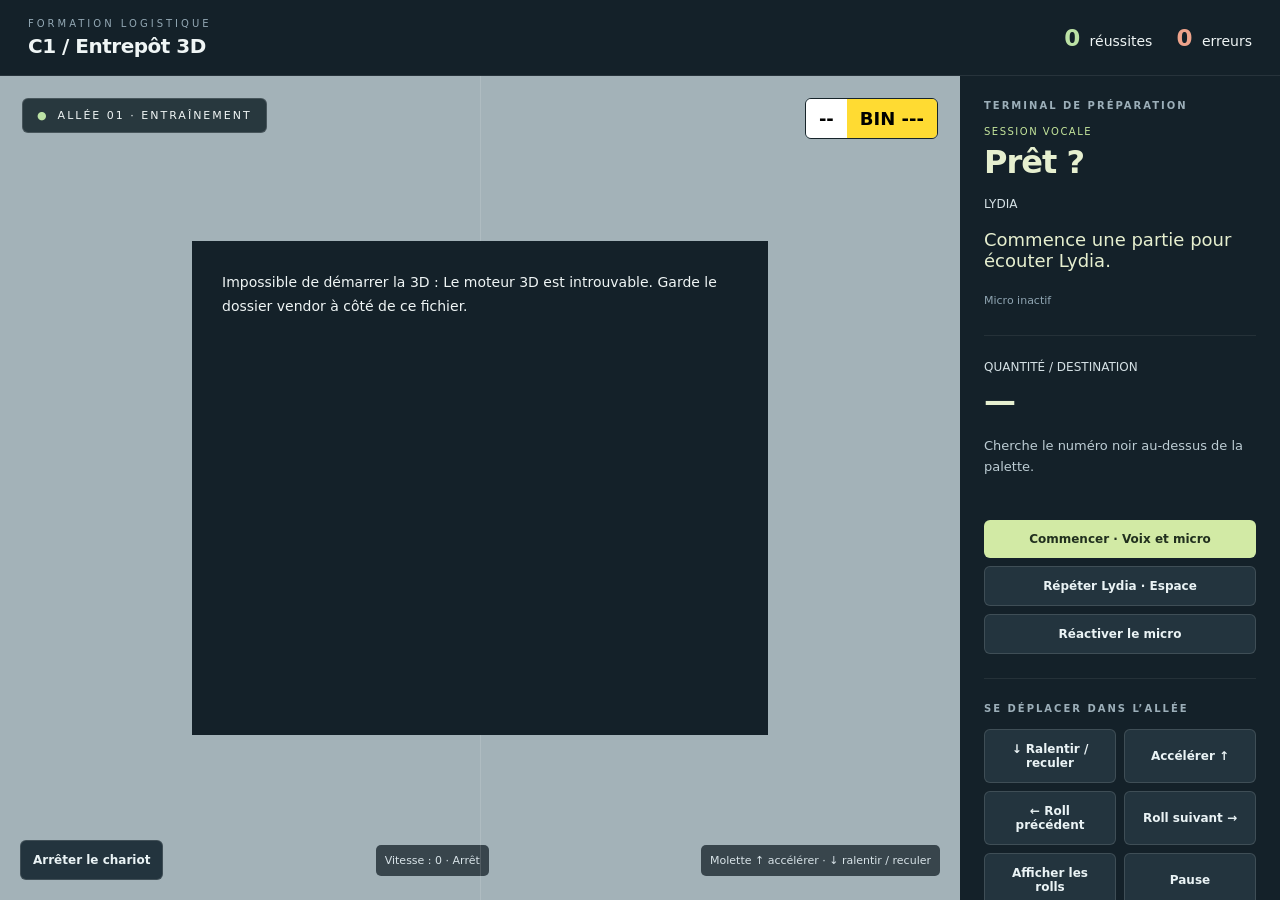
==== c1_3d.html @ eafa000c "Add files via upload" ====
<!doctype html>
<html lang="fr"><head><meta charset="utf-8"><meta name="viewport" content="width=device-width,initial-scale=1"><title>C1 • Entrepôt 3D</title><style>
*{box-sizing:border-box}body{margin:0;background:#101a20;color:#eff5f5;font:14px system-ui,sans-serif}header{height:76px;padding:0 28px;display:flex;align-items:center;justify-content:space-between;border-bottom:1px solid #ffffff15;background:#142129}h1{font-size:20px;letter-spacing:-.5px;margin:0}small,.muted{color:#93a8b4}header small{display:block;font-size:10px;letter-spacing:3px;margin-bottom:5px}.score{display:flex;gap:24px}.score b{font-size:23px;margin-right:5px;color:#bce2a5}main{display:grid;grid-template-columns:1fr 320px;height:calc(100dvh - 76px)}#view{position:relative;min-width:0;overflow:hidden;background:#a3b2b8}canvas{display:block;touch-action:none}.badge{position:absolute;top:22px;left:22px;background:#15242bdc;border:1px solid #ffffff25;padding:10px 14px;border-radius:6px;font-size:11px;letter-spacing:2px;pointer-events:none}.badge:before{content:'●';color:#bce2a5;margin-right:9px}.bin-hud{position:absolute;top:22px;right:22px;display:flex;overflow:hidden;border:1px solid #17242a;border-radius:6px;font-weight:800;font-size:18px;pointer-events:none}.bin-hud span{padding:9px 13px;color:#000}.bin-hud .hud-code{background:#fff}.bin-hud .hud-bin{background:#ffdb32}.camera{position:absolute;bottom:20px;left:20px;right:20px;display:flex;gap:8px;align-items:center}.camera span{margin-left:auto;background:#142129bf;padding:9px;border-radius:5px;font-size:11px;color:#d8e3e8}aside{padding:24px;overflow:auto;background:#142129}h2{font-size:10px;letter-spacing:2px;color:#9cafb9;margin:0 0 15px}.step{color:#d5e1e5;font-size:12px;margin-bottom:8px}.readout{font-size:32px;font-weight:650;letter-spacing:-1px;margin:6px 0 16px;color:#e6efcf}button{font:600 12px system-ui;cursor:pointer;border:1px solid #ffffff20;border-radius:6px;background:#23343e;color:#eaf3f5;padding:12px;transition:background .15s}button:hover{background:#344e5b}button:disabled{opacity:.35;cursor:default}button:focus-visible{outline:2px solid #d5edab;outline-offset:2px}.palettes{display:grid;grid-template-columns:repeat(3,1fr);gap:7px}.palettes button{padding:12px 3px}.palettes strong{display:block;font-size:23px;margin-bottom:5px}.palettes button.good{background:#456943}.palettes button.bad{background:#8b4138}.line{height:1px;background:#ffffff12;margin:24px 0}.controls{display:grid;grid-template-columns:1fr 1fr;gap:8px}.wide{grid-column:1/-1}.primary{background:#d2eaa5;color:#21301e;border:0}.primary:hover{background:#e1f4bd}#msg{min-height:68px;color:#bdcdd4;font-size:13px;line-height:1.6;margin:16px 0}#phase{font-size:10px;letter-spacing:1.5px;color:#c5e69c}.help{font-size:11px;line-height:1.8;color:#8fa5b2}.brand{margin-top:22px;font-size:10px;letter-spacing:2px;color:#708792}#error{position:absolute;inset:20%;padding:30px;background:#142129;display:none;z-index:5;line-height:1.7}@media(max-width:800px){#speed{display:block}header{padding:0 16px}.score{gap:10px}.score span{font-size:10px}main{display:flex;flex-direction:column;height:auto}#view{height:58dvh;min-height:360px}aside{padding:20px}.camera span{display:none}header small{letter-spacing:1px}}
input{max-width:100%;background:#23343e;color:white;border:1px solid #657c83;padding:8px;border-radius:4px}#subtitle{font-size:18px;color:#e6efcf;min-height:44px}#testLog{padding-left:18px;max-height:150px;overflow:auto}.camera{flex-wrap:wrap}</style></head><body><header><div><small>FORMATION LOGISTIQUE</small><h1>C1 / Entrepôt 3D</h1></div><div class="score"><span><b id="score">0</b> réussites</span><span><b id="errors" style="color:#eea38b">0</b> erreurs</span></div></header><main><section id="view" aria-label="Entrepôt interactif en trois dimensions"><div class="badge">ALLÉE 01 · ENTRAÎNEMENT</div><div id="error"></div><div class="camera"><button id="stop">Arrêter le chariot</button><span id="speed">Vitesse : 0 · Arrêt</span><span>Molette ↑ accélérer · ↓ ralentir / reculer</span></div></section><aside><h2>TERMINAL DE PRÉPARATION</h2><div id="phase">SESSION VOCALE</div><div class="readout" id="address">Prêt ?</div>
<div class="step">LYDIA</div><p id="subtitle" role="status" aria-live="polite">Commence une partie pour écouter Lydia.</p><div id="micro" class="help">Micro inactif</div>
<div class="line"></div><div class="step">QUANTITÉ / DESTINATION</div><div class="readout" id="order">—</div><p id="msg" role="status" aria-live="polite">Cherche le numéro noir au-dessus de la palette.</p>
<div class="controls"><button id="start" class="wide primary">Commencer · Voix et micro</button><button id="repeat" class="wide">Répéter Lydia · Espace</button><button id="mic" class="wide">Réactiver le micro</button></div>
<div class="line"></div><h2>SE DÉPLACER DANS L’ALLÉE</h2><div id="bayText" class="step"></div><div class="controls"><button id="back">↓ Ralentir / reculer</button><button id="forward">Accélérer ↑</button><button id="left">← Roll précédent</button><button id="right">Roll suivant →</button><button id="labels">Afficher les rolls</button><button id="pause">Pause</button><button id="reset" class="wide">Nouvelle partie</button><button id="test" class="wide">Mode test vocal · Bin 150 → Delta</button><button id="testSim" class="wide">Test de la boucle sans micro</button></div>
<div id="testPanel" hidden><div class="line"></div><h2>TEST · SCORE SÉPARÉ</h2><p class="help">Bin 150, détrompeur 25 (« deux, cinq »), destination « Un Delta ». Clique directement le roll Delta.</p><label class="help"><input id="simulate" type="checkbox"> Simuler les réponses vocales (sans micro)</label><div id="simulation" hidden><input id="testText" aria-label="Transcription vocale simulée" placeholder="deux, cinq"><button id="inject">Injecter la transcription</button></div><ol id="testLog" class="help"></ol></div>
<p class="help">Molette ↑ / ↓ : le chariot bouge immédiatement. Tourne doucement pour ajuster précisément, plus vite pour parcourir une plus grande distance. ← / → : repérer un roll. Espace : répéter Lydia.<br>Vue arrière fixe. Après Lydia, clique directement sur le roll annoncé. Les réponses à Lydia restent vocales.</p><p class="help">Le micro nécessite ton autorisation. Selon le navigateur, la reconnaissance peut utiliser un service en ligne. Aucun enregistrement n’est conservé par le jeu.</p><div class="brand">C1 SIMULATOR / PRÉPARATION VOCALE</div></aside></main><script src="vendor/three.min.js"></script><script src="vehicle-motion.js"></script><script src="preparation-core.js"></script><script src="preparation-voice.js"></script><script>
(()=>{'use strict';
const $=s=>document.querySelector(s), view=$('#view');
const binHud=document.createElement('div');binHud.className='bin-hud';binHud.hidden=true;binHud.innerHTML='<span class="hud-code" id="hudCode">--</span><span class="hud-bin" id="hudBin">BIN ---</span>';view.append(binHud);
const heardHud=document.createElement('div');heardHud.hidden=true;Object.assign(heardHud.style,{position:'absolute',top:'76px',right:'22px',maxWidth:'280px',padding:'8px 11px',borderRadius:'5px',background:'#142129dc',color:'#eaf3f5',fontSize:'12px',pointerEvents:'none'});view.append(heardHud);
const sideDivider=document.createElement('div');Object.assign(sideDivider.style,{position:'absolute',top:'0',bottom:'0',left:'50%',width:'1px',background:'#ffffff22',pointerEvents:'none'});view.append(sideDivider);
const sideHud=document.createElement('div');sideHud.hidden=true;Object.assign(sideHud.style,{position:'absolute',top:'18px',left:'50%',transform:'translateX(-50%)',display:'flex',gap:'8px',flexWrap:'wrap',justifyContent:'center',width:'360px',color:'#eaf3f5',fontSize:'12px',pointerEvents:'none'});view.append(sideHud);
try {
if(!window.THREE)throw Error('Le moteur 3D est introuvable. Garde le dossier vendor à côté de ce fichier.');
const scene=new THREE.Scene();scene.background=new THREE.Color(0x657076);scene.fog=new THREE.Fog(0x657076,38,78);
const renderer=new THREE.WebGLRenderer({antialias:true});renderer.setPixelRatio(Math.min(devicePixelRatio,2));renderer.shadowMap.enabled=false;renderer.outputColorSpace=THREE.SRGBColorSpace;renderer.toneMapping=THREE.ACESFilmicToneMapping;renderer.toneMappingExposure=1.3;view.prepend(renderer.domElement);
const camera=new THREE.PerspectiveCamera(55,1,.1,100);
const motion=new VehicleMotion();let viewBay=0,viewZ=0;
// Même hauteur et recul que la perspective d'origine, recentrés sur l'allée.
const cameraCookie='c1_camera_elevation',cameraDistanceCookie='c1_camera_distance';
function savedCameraValue(name,fallback,min,max){
  try {
    const value=document.cookie.split('; ').find(item=>item.startsWith(name+'='))?.split('=')[1];
    const number=Number(decodeURIComponent(value||''));
    return Number.isFinite(number)&&number>=min&&number<=max ? number : fallback;
  } catch (_) { return fallback; }
}
function saveCameraValue(name,value){document.cookie=name+'='+encodeURIComponent(value)+'; Max-Age=31536000; Path=/; SameSite=Lax';}
const sideStatsCookie='c1_side_reaction_stats';
function savedSideStats(){try{return {...{attempts:0,correct:0,wrong:0,totalMs:0,lastMs:0},...JSON.parse(decodeURIComponent(document.cookie.split('; ').find(item=>item.startsWith(sideStatsCookie+'='))?.split('=')[1]||'{}'))};}catch(_){return {attempts:0,correct:0,wrong:0,totalMs:0,lastMs:0};}}
let sideStats=savedSideStats(),sideTracking=null;
function saveSideStats(){document.cookie=sideStatsCookie+'='+encodeURIComponent(JSON.stringify(sideStats))+'; Max-Age=31536000; Path=/; SameSite=Lax';}
let cameraElevation=savedCameraValue(cameraCookie,.28,.18,1.05);
let cameraDistance=savedCameraValue(cameraDistanceCookie,20,10,32);
// Le point visé passe derrière le préparateur : pilote plus haut dans l'image,
// rolls arrière visibles au lieu d'être coupés par le bord inférieur.
const vehicleFrameLead=6.2;
function cameraUpdate(){
  const cameraHeight=Math.sin(cameraElevation)*cameraDistance;
  const cameraBack=Math.cos(cameraElevation)*cameraDistance;
  camera.position.set(0,cameraHeight,viewZ+cameraBack);
  camera.lookAt(0,2.5,viewZ-4+vehicleFrameLead);
  camera.updateMatrixWorld();
}
function resize(){renderer.setSize(view.clientWidth,view.clientHeight);camera.aspect=view.clientWidth/view.clientHeight;camera.updateProjectionMatrix();cameraUpdate()}new ResizeObserver(resize).observe(view);
scene.add(new THREE.HemisphereLight(0xdbefff,0x85857a,3));const sun=new THREE.DirectionalLight(0xffebce,3);sun.position.set(-8,17,8);scene.add(sun);
const mat=(c,m=0,r=.7)=>new THREE.MeshStandardMaterial({color:c,metalness:m,roughness:r});const steel=mat(0x8eaaad,.75,.35),dark=mat(0x19292e,.3),blue=mat(0x176293,.5),orange=mat(0xec8c24,.3),wood=mat(0xb18b5a),card=mat(0xb99261),floor=mat(0x69777a),yellow=mat(0xe4c664);
function box(parent,w,h,d,x,y,z,material){const o=new THREE.Mesh(new THREE.BoxGeometry(w,h,d),material);o.position.set(x,y,z);o.castShadow=true;o.receiveShadow=true;parent.add(o);return o}
function cylinder(parent,r,len,x,y,z,material){const o=new THREE.Mesh(new THREE.CylinderGeometry(r,r,len,16),material);o.rotation.x=Math.PI/2;o.position.set(x,y,z);o.castShadow=true;parent.add(o);return o}
function label(parent,text,x,y,z,width=1.3,bg='#162b35',fg='#ffffff'){const c=document.createElement('canvas');c.width=512;c.height=128;const ctx=c.getContext('2d');const tex=new THREE.CanvasTexture(c);tex.colorSpace=THREE.SRGBColorSpace;const sp=new THREE.Sprite(new THREE.SpriteMaterial({map:tex,depthTest:true}));sp.position.set(x,y,z);sp.scale.set(width,width/4,1);parent.add(sp);sp.userData.set=t=>{ctx.fillStyle=bg;ctx.fillRect(0,0,512,128);ctx.fillStyle=fg;ctx.font='bold 64px Arial';ctx.textAlign='center';ctx.textBaseline='middle';ctx.fillText(t,256,68);tex.needsUpdate=true};sp.userData.set(text);return sp}
function markers(parent,x,y,z){const c=document.createElement('canvas');c.width=192;c.height=96;const ctx=c.getContext('2d');for(const [cx,color] of [[48,'#d4463e'],[144,'#9a643d']]){ctx.fillStyle='#17242a';ctx.beginPath();ctx.arc(cx,48,43,0,Math.PI*2);ctx.fill();ctx.fillStyle=color;ctx.beginPath();ctx.arc(cx,48,35,0,Math.PI*2);ctx.fill()}const tex=new THREE.CanvasTexture(c);tex.colorSpace=THREE.SRGBColorSpace;const sp=new THREE.Sprite(new THREE.SpriteMaterial({map:tex,depthTest:true}));sp.position.set(x,y,z);sp.scale.set(.68,.34,1);parent.add(sp);return sp}
// Une seule étiquette : détrompeur blanc à gauche, BIN jaune à droite.
function binCodeLabel(parent,bin,code,x,y,z,width=1.78){const c=document.createElement('canvas');c.width=720;c.height=160;const ctx=c.getContext('2d');const tex=new THREE.CanvasTexture(c);tex.colorSpace=THREE.SRGBColorSpace;const sp=new THREE.Sprite(new THREE.SpriteMaterial({map:tex,depthTest:true}));sp.position.set(x,y,z);sp.scale.set(width,width/4,1);parent.add(sp);sp.userData.set=t=>{ctx.fillStyle='#ffffff';ctx.fillRect(0,0,290,160);ctx.fillStyle='#ffdb32';ctx.fillRect(290,0,430,160);ctx.strokeStyle='#17242a';ctx.lineWidth=8;ctx.strokeRect(0,0,720,160);ctx.beginPath();ctx.moveTo(290,0);ctx.lineTo(290,160);ctx.stroke();ctx.fillStyle='#000';ctx.font='bold 76px Arial';ctx.textAlign='center';ctx.textBaseline='middle';ctx.fillText(t,145,84);ctx.font='bold 84px Arial';ctx.fillText(bin,505,84);tex.needsUpdate=true};sp.userData.set(code);return sp}
// Béton patiné, joints et traces de roues, générés localement.
const concrete=document.createElement('canvas');concrete.width=concrete.height=512;const cx=concrete.getContext('2d');let seed=17;const random=()=>{seed=(seed*1664525+1013904223)>>>0;return seed/4294967296};cx.fillStyle='#92958f';cx.fillRect(0,0,512,512);for(let i=0;i<32000;i++){const n=110+Math.floor(random()*65);cx.fillStyle=`rgba(${n},${n},${n-4},.15)`;cx.fillRect(random()*512,random()*512,random()*6+1,random()*3+1)}for(let i=0;i<25;i++){cx.fillStyle='rgba(45,49,46,.035)';cx.fillRect(random()*512,0,2+random()*5,512)}const concreteMap=new THREE.CanvasTexture(concrete);concreteMap.wrapS=concreteMap.wrapT=THREE.RepeatWrapping;concreteMap.repeat.set(9,18);concreteMap.colorSpace=THREE.SRGBColorSpace;floor.map=concreteMap;
box(scene,36,.2,235,0,-.15,-88,floor);for(let z=-205;z<30;z+=7)box(scene,26,.005,.018,0,-.043,z,mat(0x686c67));
const wall=mat(0xaaa99a);
box(scene,30,12,.25,0,6,-197,wall);for(let x=-15;x<15;x+=.22)box(scene,.025,7,.06,x,8.5,-196.84,steel);
function pallet(parent,x,y,z){for(const dx of [-.55,0,.55])box(parent,.18,.18,1.2,x+dx,y+.09,z,wood);for(let j=0;j<5;j++)box(parent,1.5,.09,.19,x,y+.23,z-.48+j*.24,wood)}
function rod(parent,a,b,r,material){const d=new THREE.Vector3().subVectors(b,a);const o=new THREE.Mesh(new THREE.CylinderGeometry(r,r,d.length(),6),material);o.position.copy(a).add(b).multiplyScalar(.5);o.quaternion.setFromUnitVectors(new THREE.Vector3(0,1,0),d.normalize());parent.add(o);return o}
function rack(parent,x,z,active=false){const group=new THREE.Group();parent.add(group);group.position.set(x,0,z);
for(const xx of [-2.8,2.8])for(const zz of [-.95,.95]){box(group,.13,10.7,.13,xx,5.35,zz,blue);box(group,.32,.55,.32,xx,.275,zz,yellow);}
for(const yy of [2.45,4.5,6.55,8.6,10.65]){for(const zz of [-.95,.95])box(group,5.7,.18,.12,0,yy,zz,orange);for(let xx=-2.7;xx<2.8;xx+=.5)box(group,.024,.035,1.85,xx,yy+.08,0,steel);for(const zz of [-.5,0,.5])box(group,5.5,.035,.025,0,yy+.08,zz,steel);}
for(const xx of [-2.8,2.8])for(let y=.5;y<10;y+=2){rod(group,new THREE.Vector3(xx,y,-.9),new THREE.Vector3(xx,y+1.9,.9),.023,steel);rod(group,new THREE.Vector3(xx,y,.9),new THREE.Vector3(xx,y+1.9,-.9),.023,steel);}
if(active)for(let i=0;i<3;i++){const xx=(i-1)*1.8;pallet(group,xx,.45,0);box(group,1.2,.75,1,xx,1.08,0,card);box(group,.13,.76,1.01,xx,1.08,0,wood)}return group}
// 34 travées de chaque côté : 200 emplacements et 4 palettes de réserve.
const binVisuals=new Map(), pickRoot=new THREE.Group(), pickTargets=[];scene.add(pickRoot);
const hitMaterial=new THREE.MeshBasicMaterial({transparent:true,opacity:0,depthWrite:false});
const initialBins=Preparation.locations();
for(let bay=0;bay<34;bay++)for(const side of ['left','right']){
  const x=side==='left'?-5.8:5.8,z=-bay*5.65;
  const g=rack(scene,x,z);g.rotation.y=Math.PI/2;
  for(let slot=0;slot<3;slot++){
    const id=(bay*3+slot)*2+(side==='left'?1:2),localX=(slot-1)*1.8;
    pallet(g,localX,0,0);
    if(id>200){label(g,'RÉSERVE',localX,1.35,side==='left'?1.1:-1.1,1.3,'#ddd8c9','#222222');continue;}
    for(let level=0;level<2;level++)for(let a=0;a<3;a++)for(let b=0;b<2;b++){
      box(g,.41,.27,.46,localX+(a-1)*.46,.405+level*.28,(b-.5)*.51,card);
      box(g,.055,.278,.467,localX+(a-1)*.46,.405+level*.28,(b-.5)*.51,wood);
    }
    // Panneau légèrement tourné vers l'allée centrale, sans empiéter dans le passage.
    const edge=side==='left'?1.42:-1.42;
    const number=binCodeLabel(g,String(id),initialBins[id-1].code,localX,1.68,edge);
    markers(g,localX,1.22,edge);
    const code=number;
    const position=new THREE.Vector3(x,.7,z-localX);
    // Les BINs sont visuels : le seul clic de la boucle se fait sur un plateau de roll.
    number.userData.binId=id;binVisuals.set(id,{number,code,position,bay,side});
  }
}
const train=new THREE.Group();scene.add(train);train.position.z=1.5;train.rotation.y=-Math.PI/2;
const rolls=[],names=['Alpha','Bravo','Charlie','Delta'];
// Rolls simplifiés : uniquement les quatre plateaux au sol, sans parois ni grilles.
for(let i=0;i<4;i++){let x=4.4-i*2.05;const g=new THREE.Group();train.add(g);g.position.x=x;box(g,1.65,.16,1.45,0,.36,0,steel);for(const xx of [-.74,.74])for(const zz of [-.63,.63])cylinder(g,.17,.12,xx,.18,zz,dark);const l=label(g,names[i].toUpperCase(),0,.78,0,1.55);l.visible=false;rolls.push({g,l});}
// Préparateur debout jaune/noir de la photo : capot avant, cockpit ouvert et long plateau.
const catYellow=mat(0xe7bb50,.25,.4),rubber=mat(0x15191d),navy=mat(0x202a3e),skin=mat(0xd8b194),vest=mat(0xd9ed28),silver=mat(0xc7cdbe,.35),shirt=mat(0x667079);
function rounded(parent,w,h,d,x,y,z,m,r=.12){const sh=new THREE.Shape();const a=-w/2,b=-d/2;sh.moveTo(a+r,b);sh.lineTo(a+w-r,b);sh.quadraticCurveTo(a+w,b,a+w,b+r);sh.lineTo(a+w,b+d-r);sh.quadraticCurveTo(a+w,b+d,a+w-r,b+d);sh.lineTo(a+r,b+d);sh.quadraticCurveTo(a,b+d,a,b+d-r);sh.lineTo(a,b+r);sh.quadraticCurveTo(a,b,a+r,b);const geo=new THREE.ExtrudeGeometry(sh,{depth:h,bevelEnabled:true,bevelSize:.035,bevelThickness:.035,bevelSegments:2,steps:1,curveSegments:5});geo.rotateX(-Math.PI/2);const o=new THREE.Mesh(geo,m);o.position.set(x,y-h/2,z);o.castShadow=o.receiveShadow=true;parent.add(o);return o}
const c1=new THREE.Group();train.add(c1);c1.position.x=-4.85;
rounded(c1,2.7,.3,1.38,0,.28,0,rubber,.23);rounded(c1,1.05,1.28,1.34,-.78,1,0,catYellow,.25);rounded(c1,1.11,.19,1.4,-.78,1.62,0,rubber,.22);
box(c1,.85,.11,1.18,.63,.48,0,rubber);for(const z of [-.66,.66]){box(c1,.85,.85,.095,-.02,.92,z,dark);box(c1,.09,.5,.09,-1.05,1.95,z,dark);box(c1,.58,.075,.075,-.8,2.2,z,dark)}
const console=box(c1,.58,.12,.8,-.35,1.55,0,dark);console.rotation.z=-.22;box(c1,.16,.018,.24,-.25,1.63,.06,mat(0x637f85,.3));
rod(c1,new THREE.Vector3(-.33,1.53,0),new THREE.Vector3(-.13,1.95,0),.065,dark);const steering=new THREE.Mesh(new THREE.TorusGeometry(.23,.045,8,24),rubber);steering.rotation.y=Math.PI/2;steering.rotation.z=-.3;steering.position.set(-.13,1.95,0);c1.add(steering);
for(const x of [-.9,.85])for(const z of [-.6,.6])cylinder(c1,.23,.16,x,.21,z,rubber);
label(c1,'CAT',-.85,1.11,.71,.56,'#171b20','#ffffff');label(c1,'C1',-.85,1.11,-.71,.45,'#171b20','#ffffff');
// Support plat commun des quatre plateaux.
box(train,8.2,.16,1.52,1.33,.22,0,dark);
const driver=new THREE.Group();c1.add(driver);driver.position.set(.55,.5,0);
for(const z of [-.2,.2]){rod(driver,new THREE.Vector3(0,.13,z),new THREE.Vector3(.06,.85,z),.105,navy);rounded(driver,.4,.16,.22,-.08,.09,z,navy,.06)}
rounded(driver,.42,.68,.6,0,1.16,0,vest,.08);for(const y of [.98,1.13])box(driver,.435,.07,.615,0,y,0,silver);for(const z of [-.19,.19])box(driver,.44,.55,.055,0,1.23,z,silver);
rod(driver,new THREE.Vector3(0,1.4,-.34),new THREE.Vector3(-.28,1.22,-.42),.09,shirt);rod(driver,new THREE.Vector3(-.28,1.22,-.42),new THREE.Vector3(-.64,1.43,-.2),.064,skin);
rod(driver,new THREE.Vector3(0,1.4,.34),new THREE.Vector3(-.25,1.21,.42),.09,shirt);rod(driver,new THREE.Vector3(-.25,1.21,.42),new THREE.Vector3(-.66,1.43,.18),.064,skin);
const head=new THREE.Mesh(new THREE.SphereGeometry(.19,16,12),skin);head.scale.set(.92,1.15,.9);head.position.set(0,1.79,0);driver.add(head);const cap=new THREE.Mesh(new THREE.SphereGeometry(.2,16,8,0,Math.PI*2,0,Math.PI/2),navy);cap.position.set(0,1.85,0);driver.add(cap);box(driver,.28,.025,.3,-.17,1.86,0,navy);rod(driver,new THREE.Vector3(0,1.83,.19),new THREE.Vector3(-.19,1.66,.19),.018,dark);
const parcel=new THREE.Group();scene.add(parcel);box(parcel,.72,.58,.65,0,0,0,card);box(parcel,.13,.59,.66,0,0,0,wood);box(parcel,.24,.15,.012,.16,.07,.33,mat(0xf1ecd9));parcel.visible=false;
const ring=new THREE.Mesh(new THREE.RingGeometry(.64,.72,40),new THREE.MeshBasicMaterial({color:0xd8ee9f,side:THREE.DoubleSide}));ring.rotation.x=-Math.PI/2;scene.add(ring);ring.visible=false;
// Regrouper les éléments fixes par matériau pour garder l'allée fluide.
scene.updateMatrixWorld(true);const batches=new Map();const fixed=[];
for(const child of scene.children){if(child===train||child===parcel||child===ring||child===pickRoot)continue;child.traverse(o=>{if(!o.isMesh||Array.isArray(o.material))return;fixed.push(o);if(!batches.has(o.material))batches.set(o.material,[]);const g=o.geometry.index?o.geometry.toNonIndexed():o.geometry.clone();g.applyMatrix4(o.matrixWorld);batches.get(o.material).push(g)})}
for(const [material,geometries] of batches){const merged=new THREE.BufferGeometry();for(const name of ['position','normal','uv']){const size=name==='uv'?2:3;const length=geometries.reduce((n,g)=>n+g.attributes[name].array.length,0);const data=new Float32Array(length);let offset=0;for(const g of geometries){data.set(g.attributes[name].array,offset);offset+=g.attributes[name].array.length}merged.setAttribute(name,new THREE.BufferAttribute(data,size))}const mesh=new THREE.Mesh(merged,material);mesh.castShadow=false;mesh.receiveShadow=false;scene.add(mesh);geometries.forEach(g=>g.dispose())}fixed.forEach(o=>{o.removeFromParent();o.geometry.dispose()});
const session=new Preparation.Session();
let showLabels=false,selectedRoll=0,animation=null,simulation=false,lastLydia='',testSteps=[],speechBusy=false,actionGeneration=0;
const instructions={idle:'Commence une session vocale.',code:'Cherche la palette et lis son détrompeur chiffre par chiffre.',roll:'Lydia annonce la destination : clique directement sur le bon roll.',complete:'Roll vert : préparation gagnée.'};
function logTest(text){if(!session.test)return;testSteps.push(text);const li=document.createElement('li');li.textContent=text;$('#testLog').appendChild(li);}
const voice=new LydiaVoice({
  canListen:()=>!simulation&&!session.paused&&session.phase==='code',
  onText:texts=>{
    const heard=Array.isArray(texts) ? texts.join(' / ') : texts;
    const numbers=[...new Set((Array.isArray(texts)?texts:[texts]).map(text=>Preparation.digits(text)||Preparation.guessDigits(text,session.bin?.code)).filter(Boolean))];
    $('#micro').textContent='Entendu : « '+heard+' »';
    heardHud.textContent='VOUS : « '+heard+' »'+(numbers.length===1?' → '+numbers[0]:'');heardHud.hidden=false;
    logTest('Voix reçue : '+heard);
    handle(session.hear(texts));
  },
  onStatus:text=>$('#micro').textContent=text,
  onFailure:text=>{$('#micro').textContent=text;$('#msg').textContent=text;speechBusy=false;update();}
});
function update(){
  $('#score').textContent=session.score;$('#errors').textContent=session.errors;
  $('#address').textContent=session.bin?'Bin '+session.bin.number:'Prêt ?';
  $('#order').textContent=session.codeOK?'Un '+names[session.target]:'—';
  binHud.hidden=!session.bin||session.phase==='idle';
  if(session.bin){$('#hudBin').textContent='BIN '+String(session.bin.number).padStart(3,'0');$('#hudCode').textContent=session.bin.code;}
  $('#phase').textContent=(session.test?'TEST · ':'')+(session.paused?'PAUSE':({idle:'SESSION VOCALE',code:'01 / DÉTROMPEUR VOCAL',roll:'02 / CLIQUER LE ROLL',complete:'PRÉPARATION VALIDÉE'}[session.phase]));
  $('#pause').textContent=session.paused?'Reprendre':'Pause';$('#pause').disabled=session.phase==='idle';
  $('.badge').textContent='COULOIR '+String(session.aisle||1).padStart(2,'0')+' · ENTRAÎNEMENT';
  $('#bayText').textContent='Couloir '+(session.aisle||1)+' · prélèvements '+(session.picksInAisle||0)+' / '+(session.aislePickLimit||10)+' · travée '+(viewBay+1)+' / 34';
  $('#back').disabled=$('#forward').disabled=!!animation||session.paused;
  $('#inject').disabled=!simulation||speechBusy||session.paused;
}
function renderSideHud(selected=null,correct=null,milliseconds=null){
  const tag=(side,text)=>{const chosen=selected===side,color=chosen?(correct?'#39b96acc':'#df5650cc'):'#ffffff16';return '<span style="padding:9px 13px;border:1px solid '+(chosen?(correct?'#71e59a':'#ff8e89'):'#ffffff55')+';border-radius:6px;background:'+color+';font-weight:800">'+text+'</span>';};
  sideHud.innerHTML=tag('left','← IMPAIR')+tag('right','PAIR →')+'<span style="width:100%;text-align:center">Bons : '+sideStats.correct+' · Erreurs : '+sideStats.wrong+(milliseconds===null?'':' · '+milliseconds+' ms')+'</span>';
}
function beginSideTracking(){
  sideTracking={startedAt:performance.now(),armed:false,resolved:false};sideHud.hidden=false;
  renderSideHud();
}
function pointerOverTrain(e,rect){
  const bounds=new THREE.Box3().setFromObject(train),min=bounds.min,max=bounds.max;
  let left=Infinity,right=-Infinity,top=Infinity,bottom=-Infinity;
  for(const x of [min.x,max.x])for(const y of [min.y,max.y])for(const z of [min.z,max.z]){const p=new THREE.Vector3(x,y,z).project(camera);left=Math.min(left,(p.x+1)*rect.width/2);right=Math.max(right,(p.x+1)*rect.width/2);top=Math.min(top,(-p.y+1)*rect.height/2);bottom=Math.max(bottom,(-p.y+1)*rect.height/2);}
  const x=e.clientX-rect.left,y=e.clientY-rect.top;return x>=left&&x<=right&&y>=top&&y<=bottom;
}
function trackSide(e){
  if(!sideTracking||sideTracking.resolved||session.paused||session.phase!=='code')return;
  const rect=renderer.domElement.getBoundingClientRect(),x=e.clientX-rect.left;
  const chariotPosition=train.getWorldPosition(new THREE.Vector3()).project(camera);
  const center=(chariotPosition.x+1)*rect.width/2;
  if(pointerOverTrain(e,rect)){sideTracking.armed=true;return;}
  if(!sideTracking.armed)return;
  const side=x<center?'left':'right',milliseconds=Math.round(performance.now()-sideTracking.startedAt),correct=side===session.bin.side;
  sideTracking.resolved=true;sideStats.attempts++;sideStats.totalMs+=milliseconds;sideStats.lastMs=milliseconds;if(correct)sideStats.correct++;else sideStats.wrong++;saveSideStats();
  renderSideHud(side,correct,milliseconds);
  if(!correct)$('#msg').textContent='Mauvaise direction : le BIN '+session.bin.number+' est '+(session.bin.side==='left'?'impair à gauche.':'pair à droite.');
}
function announce(text,done=()=>{}){
  const token=++actionGeneration,tracksBin=/\bbin\s+\d+/i.test(text);lastLydia=text;$('#subtitle').textContent='Lydia : « '+text+' »';speechBusy=true;update();
  voice.say(text,()=>{if(token!==actionGeneration)return;speechBusy=false;$('#micro').textContent=simulation?'TEST — micro arrêté':'Lydia a terminé';if(tracksBin&&session.phase==='code')beginSideTracking();done();update();});
}
function listen(){if(simulation){$('#micro').textContent='TEST — transcriptions simulées, micro arrêté';return;}voice.listen();}
function instruction(){ $('#msg').textContent=session.phase==='destination'?'Colis en main : dis « Un '+names[session.target]+' ».':instructions[session.phase]; }
function handle(result){
  if(result.ignored)return;
  instruction();update();
  if(result.event==='error'){$('#msg').textContent=result.say;logTest('Erreur refusée, score : '+session.score);}
  if(result.event==='code'){
    $('#msg').textContent='Détrompeur validé. Lydia annonce maintenant la destination.';
    logTest('Détrompeur accepté → Un '+names[session.target]);
  }
  if(result.event==='complete'){
    logTest('Bon roll cliqué → préparation validée');
    $('#subtitle').textContent='✓ Préparation gagnée';$('#msg').textContent='Le roll est vert. Nouvelle commande dans un instant.';
    playVictory();speechBusy=false;update();
    setTimeout(()=>{if(!session.paused&&session.phase==='complete'){parcel.visible=false;newOrder();}},850);return;
  }
  if(result.say)announce(result.say);else {speechBusy=false;update();}
}
function newOrder(){
  const result=session.next();parcel.visible=ring.visible=false;animation=null;heardHud.hidden=true;sideTracking=null;sideHud.hidden=true;instruction();update();
  if(result.newAisle)setBay(0);
  logTest('Lydia annonce '+result.say);announce(result.say);
}
function updateSpeed(){
  $('#speed').textContent='Molette : déplacement direct · sensibilité '+motion.wheelSensitivity;
}
function moveVehicle(distance){
  if(session.paused||animation)return;
  if(motion.move(distance)!==0)syncVehicle();
  updateSpeed();
}
function stopVehicle(){updateSpeed();}
function syncVehicle(){
  const oldZ=train.position.z;
  viewZ=motion.position;viewBay=Math.max(0,Math.min(33,Math.round(-viewZ/5.65)));
  train.position.set(0,0,viewZ+1.5);
  // Le préparateur et les quatre rolls restent dans le même groupe rigide.
  train.updateMatrixWorld(true);
  if(ring.visible)ring.position.z+=train.position.z-oldZ;
  cameraUpdate();
  $('#bayText').textContent='Travée '+(viewBay+1)+' / 34 · gauche : impairs · droite : pairs';
}
function setBay(bay){
  // Placement de départ uniquement (nouvelle partie ou scénario de test).
  motion.reset(-Math.max(0,Math.min(33,bay))*5.65);syncVehicle();updateSpeed();update();
}
function start(test=false){
  voice.stop();voice.blocked=false;actionGeneration++;speechBusy=false;animation=null;
  heardHud.hidden=true;sideTracking=null;sideHud.hidden=true;
  session.start(test);simulation=test&&$('#simulate').checked;
  testSteps=[];$('#testLog').textContent='';$('#testPanel').hidden=!test;$('#simulation').hidden=!simulation;
  binVisuals.forEach((v,id)=>v.code.userData.set(session.bins[id-1].code));
  parcel.visible=ring.visible=false;setBay(test?24:0);instruction();update();
  if(!voice.supported&&!simulation){$('#micro').textContent='Reconnaissance vocale non disponible. Ouvre le jeu dans un navigateur compatible, ou utilise le test simulé.';return;}
  logTest('Lydia annonce Bin '+session.bin.number);announce('Bin '+session.bin.number);
}
for(let i=0;i<4;i++){
  const r=rolls[i];r.l.visible=showLabels;
  // La zone de clic épouse exactement le plateau visible : aucune ancienne grille invisible.
  const hit=box(r.g,1.65,.20,1.45,0,.47,0,hitMaterial);hit.userData.rollIndex=i;pickTargets.push(hit);
  // Le retour vert/rouge reste lui aussi limité à la surface du plateau.
  const flash=new THREE.Mesh(new THREE.BoxGeometry(1.72,.24,1.52),new THREE.MeshBasicMaterial({color:0xffffff,transparent:true,opacity:.72,depthTest:false}));
  flash.position.set(0,.49,0);flash.visible=false;r.g.add(flash);r.flash=flash;
}
function flashRoll(index,color){
  const roll=rolls[index];roll.flash.material.color.set(color);roll.flash.visible=true;
  clearTimeout(roll.flashTimer);roll.flashTimer=setTimeout(()=>{roll.flash.visible=false;},900);
}
function playVictory(){
  try {const AudioContext=window.AudioContext||window.webkitAudioContext;if(!AudioContext)return;const context=playVictory.context||(playVictory.context=new AudioContext());context.resume();
    [660,880].forEach((frequency,index)=>{const oscillator=context.createOscillator(),gain=context.createGain(),start=context.currentTime+index*.11;oscillator.type='sine';oscillator.frequency.setValueAtTime(frequency,start);gain.gain.setValueAtTime(.08,start);gain.gain.exponentialRampToValueAtTime(.001,start+.16);oscillator.connect(gain).connect(context.destination);oscillator.start(start);oscillator.stop(start+.17);});
  } catch (_) {}
}
const raycaster=new THREE.Raycaster();
function sceneClick(e){
  if(session.paused||speechBusy||animation)return;
  const rect=renderer.domElement.getBoundingClientRect();raycaster.setFromCamera(new THREE.Vector2((e.clientX-rect.left)/rect.width*2-1,-(e.clientY-rect.top)/rect.height*2+1),camera);
  scene.updateMatrixWorld(true);
  const hits=raycaster.intersectObjects(pickTargets,false).filter(h=>h.object.userData.rollIndex!==undefined||Math.abs(binVisuals.get(h.object.userData.binId).bay-viewBay)<=1);
  if(!hits.length)return;const data=hits[0].object.userData;
  if(session.phase!=='roll'){$('#msg').textContent='Le dépôt attend le détrompeur vocal.';return;}
  const result=session.deposit(data.rollIndex);
  if(result.event!=='complete'){if(result.event==='error')flashRoll(data.rollIndex,0xf04e45);handle(result);return;}
  // La validation est immédiate et verrouillée ; l'animation ne peut pas compter deux fois.
  const end=rolls[data.rollIndex].g.getWorldPosition(new THREE.Vector3());end.y=.8;
  flashRoll(data.rollIndex,0x40cf68);stopVehicle();animation={start:parcel.position.clone(),end,t:0,result};update();
}
function selectRoll(dir){selectedRoll=(selectedRoll+dir+4)%4;const p=rolls[selectedRoll].g.getWorldPosition(new THREE.Vector3());ring.position.set(p.x,.02,p.z);ring.visible=true;}
$('#start').onclick=()=>start(false);$('#reset').onclick=()=>start(false);$('#test').onclick=()=>{$('#simulate').checked=false;start(true);};$('#testSim').onclick=()=>{$('#simulate').checked=true;start(true);};
$('#repeat').onclick=()=>{if(session.paused||session.phase==='idle'||animation)return;if(session.phase==='complete'){parcel.visible=false;newOrder();return;}announce(lastLydia);};
$('#mic').onclick=()=>{voice.blocked=false;if(session.paused)return;listen();};
$('#forward').onclick=()=>moveVehicle(-.45);$('#back').onclick=()=>moveVehicle(.45);$('#stop').onclick=stopVehicle;
const raiseViewButton=document.createElement('button'),lowerViewButton=document.createElement('button'),zoomInButton=document.createElement('button'),zoomOutButton=document.createElement('button');
raiseViewButton.id='raiseView';raiseViewButton.type='button';raiseViewButton.textContent='Monter la vue';
lowerViewButton.id='lowerView';lowerViewButton.type='button';lowerViewButton.textContent='Descendre la vue';
zoomInButton.id='zoomIn';zoomInButton.type='button';zoomInButton.textContent='Zoom avancer';
zoomOutButton.id='zoomOut';zoomOutButton.type='button';zoomOutButton.textContent='Zoom reculer';
raiseViewButton.setAttribute('aria-label','Monter progressivement la vue pour voir les rolls');
lowerViewButton.setAttribute('aria-label','Descendre progressivement la vue');
zoomInButton.setAttribute('aria-label','Rapprocher la caméra du chariot');
zoomOutButton.setAttribute('aria-label','Éloigner la caméra du chariot');
document.querySelector('.camera').append(raiseViewButton,lowerViewButton,zoomInButton,zoomOutButton);
function changeCameraElevation(amount){
  cameraElevation=Math.max(.18,Math.min(1.05,cameraElevation+amount));
  saveCameraValue(cameraCookie,cameraElevation);cameraUpdate();
  raiseViewButton.disabled=cameraElevation>=1.05;
  lowerViewButton.disabled=cameraElevation<=.18;
}
raiseViewButton.onclick=()=>changeCameraElevation(.07);
lowerViewButton.onclick=()=>changeCameraElevation(-.07);
function changeCameraDistance(amount){
  cameraDistance=Math.max(10,Math.min(32,cameraDistance+amount));
  saveCameraValue(cameraDistanceCookie,cameraDistance);cameraUpdate();
  zoomInButton.disabled=cameraDistance<=10;
  zoomOutButton.disabled=cameraDistance>=32;
}
zoomInButton.onclick=()=>changeCameraDistance(-1.5);
zoomOutButton.onclick=()=>changeCameraDistance(1.5);
changeCameraElevation(0);
changeCameraDistance(0);
$('#left').onclick=()=>selectRoll(-1);$('#right').onclick=()=>selectRoll(1);
$('#pause').onclick=()=>{stopVehicle();session.paused=!session.paused;voice.stop();actionGeneration++;speechBusy=false;session.partial='';update();if(!session.paused){if(session.phase==='complete'&&!animation){parcel.visible=false;newOrder();}else announce(lastLydia);}};
$('#labels').onclick=()=>{showLabels=!showLabels;rolls.forEach(r=>r.l.visible=showLabels);$('#labels').textContent=showLabels?'Masquer les rolls':'Afficher les rolls';};
$('#simulate').onchange=()=>{voice.stop();actionGeneration++;speechBusy=false;simulation=$('#simulate').checked;$('#simulation').hidden=!simulation;start(true);};
$('#inject').onclick=()=>{if(!session.test||!simulation||session.paused||speechBusy)return;const text=$('#testText').value;$('#testText').value='';logTest('Transcription simulée : '+text);handle(session.hear(text));};
// Un glissement ne tourne plus la caméra et ne dépose pas accidentellement un colis.
let drag=null;
renderer.domElement.addEventListener('pointerdown',e=>{drag={x:e.clientX,y:e.clientY,moved:false};renderer.domElement.setPointerCapture(e.pointerId);});
renderer.domElement.addEventListener('pointermove',e=>{if(drag&&Math.hypot(e.clientX-drag.x,e.clientY-drag.y)>5)drag.moved=true;trackSide(e);});
renderer.domElement.addEventListener('pointerup',e=>{if(drag&&!drag.moved)sceneClick(e);drag=null;});
renderer.domElement.addEventListener('pointercancel',()=>drag=null);
function onVehicleWheel(e){
  e.preventDefault();
  if(session.paused||animation)return;
  // deltaY négatif = molette vers le haut = progression vers les grands numéros.
  const moved=motion.moveFromWheel(e.deltaY,e.deltaMode);
  if(moved!==0)syncVehicle();
  updateSpeed();
}
renderer.domElement.addEventListener('wheel',onVehicleWheel,{passive:false});
window.addEventListener('keydown',e=>{
  if(e.repeat||['INPUT','SELECT','TEXTAREA'].includes(e.target.tagName))return;
  const k=e.key.toLowerCase();if(!['arrowleft','arrowright','arrowup','arrowdown',' '].includes(k))return;
  if(e.target.tagName==='BUTTON'&&k===' ')return;e.preventDefault();
  if(k==='arrowup')moveVehicle(-.45);if(k==='arrowdown')moveVehicle(.45);
  if(k==='arrowleft')selectRoll(-1);if(k==='arrowright')selectRoll(1);
  if(k===' ')$('#repeat').click();
});
document.addEventListener('visibilitychange',()=>{if(document.hidden)stopVehicle();if(document.hidden&&session.phase!=='idle'&&!session.paused)$('#pause').click();});
let last=performance.now();function frame(now){const dt=Math.min((now-last)/1000,.05);last=now;if(animation&&!session.paused){animation.t=Math.min(1,animation.t+dt/ .65);parcel.position.lerpVectors(animation.start,animation.end,animation.t);parcel.position.y+=Math.sin(animation.t*Math.PI);if(animation.t===1){const result=animation.result;animation=null;handle(result);}}
  binVisuals.forEach(v=>{v.number.visible=v.code.visible=Math.abs(v.bay-viewBay)<=3;});renderer.render(scene,camera);requestAnimationFrame(frame);}
// La session normale commence dès l'ouverture : Lydia annonce le premier BIN sans bouton de démarrage.
$('#start').hidden=true;
resize();update();start(false);requestAnimationFrame(frame);
}catch(e){$('#error').style.display='block';$('#error').textContent='Impossible de démarrer la 3D : '+e.message;console.error(e)}
})();
</script></body></html>
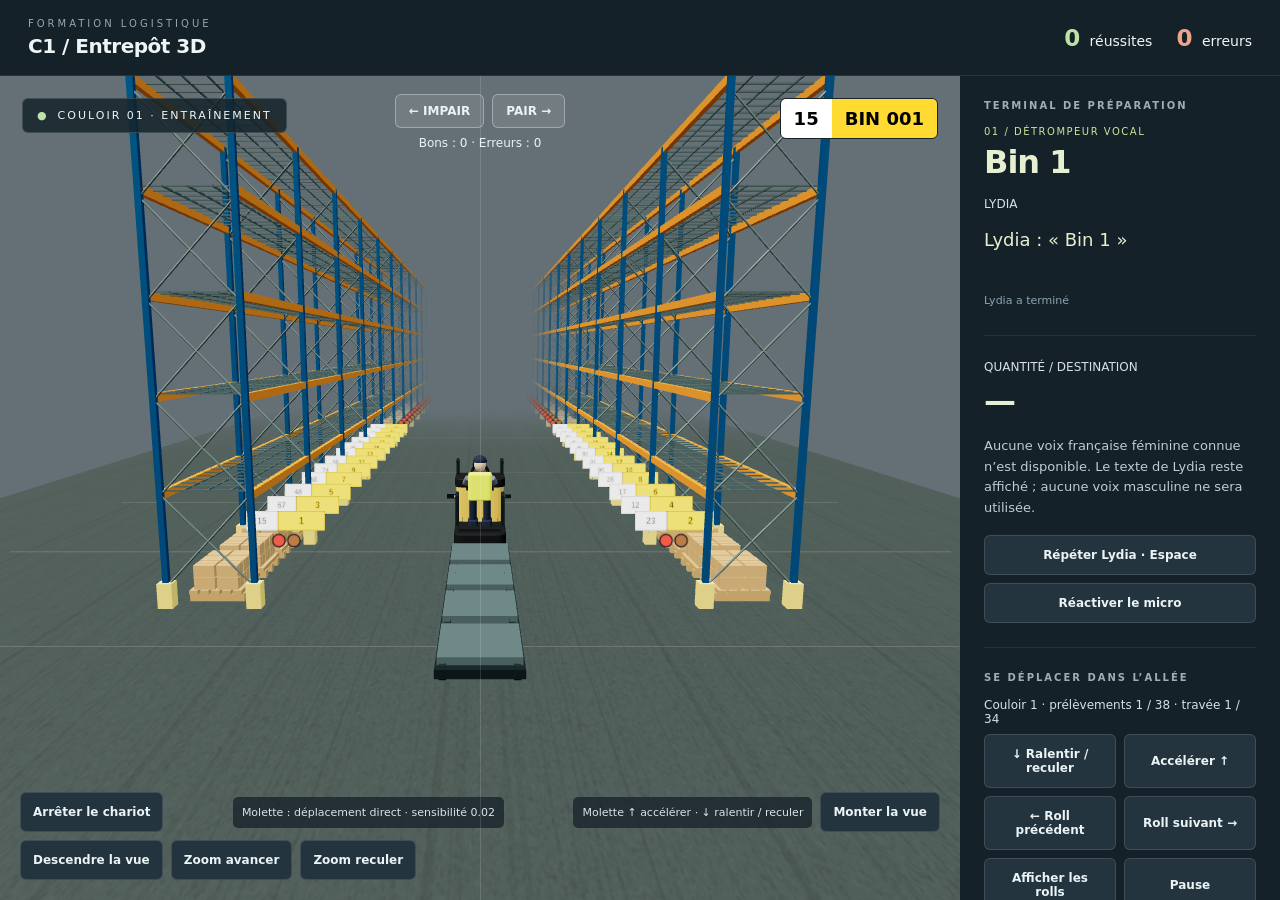
==== commit 356e4f18: "Publier le jeu tactile en index.php" ====
--- a/c1_3d.html
+++ b/c1_3d.html
@@ -135,7 +135,7 @@
     handle(session.hear(texts));
   },
   onStatus:text=>$('#micro').textContent=text,
-  onFailure:text=>{$('#micro').textContent=text;$('#msg').textContent=text;speechBusy=false;update();}
+  onFailure:text=>{$('#micro').textContent=text;$('#msg').textContent=text;speechBusy=false;if(session.phase!=='idle'&&session.paused){session.paused=false;}update();}
 });
 function update(){
   $('#score').textContent=session.score;$('#errors').textContent=session.errors;
@@ -272,6 +272,10 @@
 $('#repeat').onclick=()=>{if(session.paused||session.phase==='idle'||animation)return;if(session.phase==='complete'){parcel.visible=false;newOrder();return;}announce(lastLydia);};
 $('#mic').onclick=()=>{voice.blocked=false;if(session.paused)return;listen();};
 $('#forward').onclick=()=>moveVehicle(-.45);$('#back').onclick=()=>moveVehicle(.45);$('#stop').onclick=stopVehicle;
+const touchStyle=document.createElement('style');touchStyle.textContent='@media(max-width:800px){#touchControls{display:grid!important;grid-template-columns:1fr 1fr;gap:8px;position:absolute;left:0;right:0;bottom:58px}#touchControls button{min-height:48px;font-size:14px;touch-action:manipulation}}';document.head.append(touchStyle);
+const touchControls=document.createElement('div');touchControls.id='touchControls';touchControls.style.display='none';touchControls.innerHTML='<button type="button" id="touchBack">Reculer</button><button type="button" id="touchForward">Avancer</button>';document.querySelector('.camera').append(touchControls);
+function bindTouchMove(button,distance){let timer=null;const stop=()=>{if(timer){clearInterval(timer);timer=null;}};const start=e=>{e.preventDefault();stop();moveVehicle(distance);timer=setInterval(()=>moveVehicle(distance),110);};button.addEventListener('pointerdown',start);['pointerup','pointercancel','pointerleave'].forEach(type=>button.addEventListener(type,stop));}
+bindTouchMove($('#touchBack'),.45);bindTouchMove($('#touchForward'),-.45);
 const raiseViewButton=document.createElement('button'),lowerViewButton=document.createElement('button'),zoomInButton=document.createElement('button'),zoomOutButton=document.createElement('button');
 raiseViewButton.id='raiseView';raiseViewButton.type='button';raiseViewButton.textContent='Monter la vue';
 lowerViewButton.id='lowerView';lowerViewButton.type='button';lowerViewButton.textContent='Descendre la vue';
@@ -307,8 +311,8 @@
 $('#inject').onclick=()=>{if(!session.test||!simulation||session.paused||speechBusy)return;const text=$('#testText').value;$('#testText').value='';logTest('Transcription simulée : '+text);handle(session.hear(text));};
 // Un glissement ne tourne plus la caméra et ne dépose pas accidentellement un colis.
 let drag=null;
-renderer.domElement.addEventListener('pointerdown',e=>{drag={x:e.clientX,y:e.clientY,moved:false};renderer.domElement.setPointerCapture(e.pointerId);});
-renderer.domElement.addEventListener('pointermove',e=>{if(drag&&Math.hypot(e.clientX-drag.x,e.clientY-drag.y)>5)drag.moved=true;trackSide(e);});
+renderer.domElement.addEventListener('pointerdown',e=>{drag={x:e.clientX,y:e.clientY,lastY:e.clientY,moved:false};renderer.domElement.setPointerCapture(e.pointerId);});
+renderer.domElement.addEventListener('pointermove',e=>{if(drag&&e.pointerType==='touch'){const delta=e.clientY-drag.lastY;if(Math.abs(delta)>1){drag.moved=true;drag.lastY=e.clientY;moveVehicle(delta*.028);return;}}if(drag&&Math.hypot(e.clientX-drag.x,e.clientY-drag.y)>5)drag.moved=true;trackSide(e);});
 renderer.domElement.addEventListener('pointerup',e=>{if(drag&&!drag.moved)sceneClick(e);drag=null;});
 renderer.domElement.addEventListener('pointercancel',()=>drag=null);
 function onVehicleWheel(e){
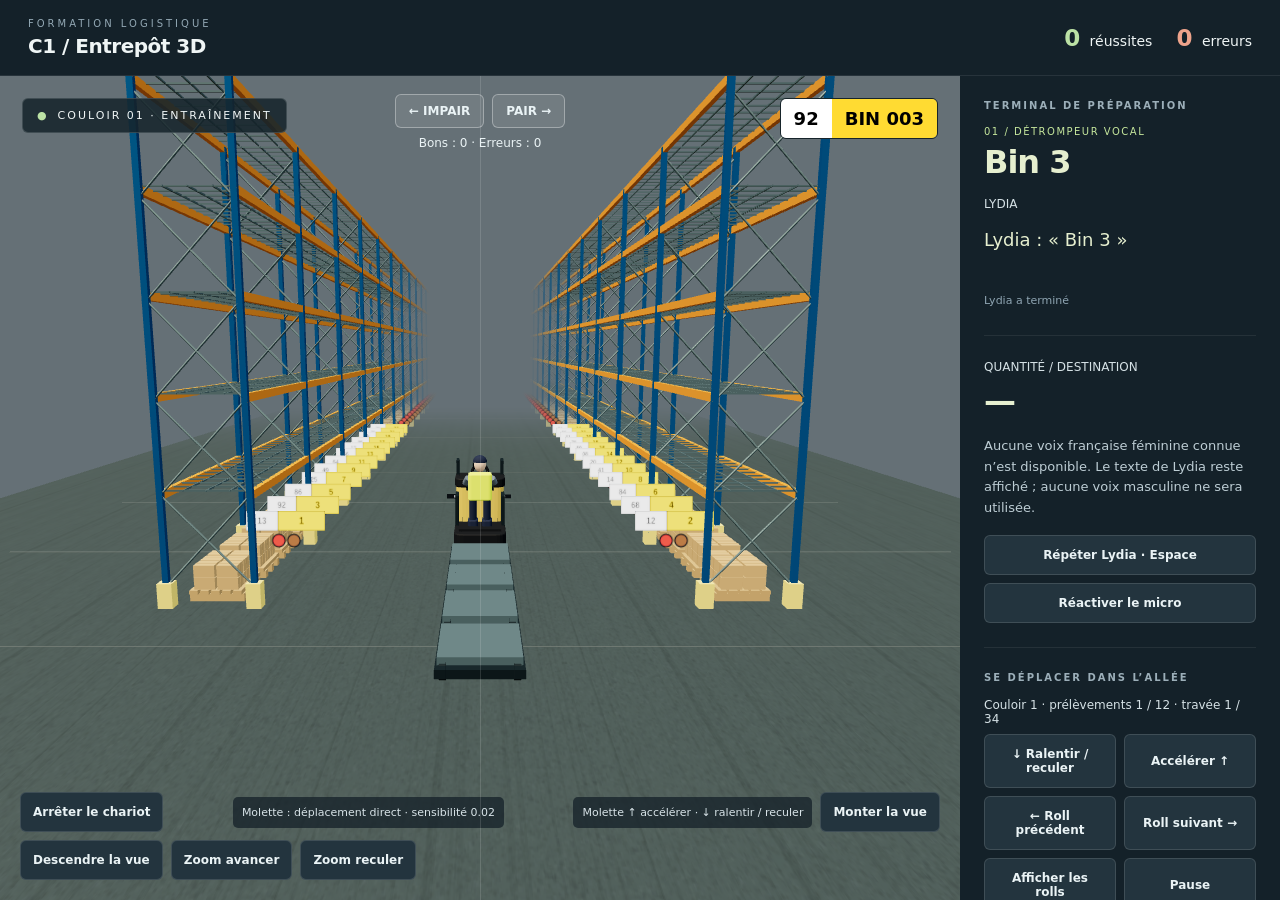
==== commit 19740f06: "Réorganiser les contrôles tactiles" ====
--- a/c1_3d.html
+++ b/c1_3d.html
@@ -272,7 +272,7 @@
 $('#repeat').onclick=()=>{if(session.paused||session.phase==='idle'||animation)return;if(session.phase==='complete'){parcel.visible=false;newOrder();return;}announce(lastLydia);};
 $('#mic').onclick=()=>{voice.blocked=false;if(session.paused)return;listen();};
 $('#forward').onclick=()=>moveVehicle(-.45);$('#back').onclick=()=>moveVehicle(.45);$('#stop').onclick=stopVehicle;
-const touchStyle=document.createElement('style');touchStyle.textContent='@media(max-width:800px){#touchControls{display:grid!important;grid-template-columns:1fr 1fr;gap:8px;position:absolute;left:0;right:0;bottom:58px}#touchControls button{min-height:48px;font-size:14px;touch-action:manipulation}}';document.head.append(touchStyle);
+  const touchStyle=document.createElement('style');touchStyle.textContent='@media(max-width:800px){.camera{display:grid;grid-template-columns:repeat(2,minmax(0,1fr));gap:6px;padding:8px;background:#142129e8;border:1px solid #ffffff20;border-radius:8px;align-items:stretch}.camera>#stop,.camera>#speed{grid-column:1/-1}.camera>#stop{min-height:44px}.camera>#speed{margin:0;text-align:center;background:transparent;padding:4px}.camera>button{width:100%;min-width:0;min-height:44px;padding:8px}.camera>span:last-of-type{display:none}#touchControls{display:contents!important;position:static!important}#touchControls button{width:100%;min-height:44px;font-size:14px;touch-action:none}.controls{grid-template-columns:repeat(2,minmax(0,1fr))}.controls button{width:100%;min-width:0;min-height:44px;padding:9px}.controls .wide{grid-column:1/-1}}';document.head.append(touchStyle);
 const touchControls=document.createElement('div');touchControls.id='touchControls';touchControls.style.display='none';touchControls.innerHTML='<button type="button" id="touchBack">Reculer</button><button type="button" id="touchForward">Avancer</button>';document.querySelector('.camera').append(touchControls);
 function bindTouchMove(button,distance){let timer=null;const stop=()=>{if(timer){clearInterval(timer);timer=null;}};const start=e=>{e.preventDefault();stop();moveVehicle(distance);timer=setInterval(()=>moveVehicle(distance),110);};button.addEventListener('pointerdown',start);['pointerup','pointercancel','pointerleave'].forEach(type=>button.addEventListener(type,stop));}
 bindTouchMove($('#touchBack'),.45);bindTouchMove($('#touchForward'),-.45);
@@ -313,8 +313,8 @@
 let drag=null;
 renderer.domElement.addEventListener('pointerdown',e=>{drag={x:e.clientX,y:e.clientY,lastY:e.clientY,moved:false};renderer.domElement.setPointerCapture(e.pointerId);});
 renderer.domElement.addEventListener('pointermove',e=>{if(drag&&e.pointerType==='touch'){const delta=e.clientY-drag.lastY;if(Math.abs(delta)>1){drag.moved=true;drag.lastY=e.clientY;moveVehicle(delta*.028);return;}}if(drag&&Math.hypot(e.clientX-drag.x,e.clientY-drag.y)>5)drag.moved=true;trackSide(e);});
-renderer.domElement.addEventListener('pointerup',e=>{if(drag&&!drag.moved)sceneClick(e);drag=null;});
-renderer.domElement.addEventListener('pointercancel',()=>drag=null);
+  renderer.domElement.addEventListener('pointerup',e=>{if(drag&&!drag.moved)sceneClick(e);if(renderer.domElement.hasPointerCapture?.(e.pointerId))renderer.domElement.releasePointerCapture(e.pointerId);drag=null;});
+  renderer.domElement.addEventListener('pointercancel',e=>{if(renderer.domElement.hasPointerCapture?.(e.pointerId))renderer.domElement.releasePointerCapture(e.pointerId);drag=null;});
 function onVehicleWheel(e){
   e.preventDefault();
   if(session.paused||animation)return;
